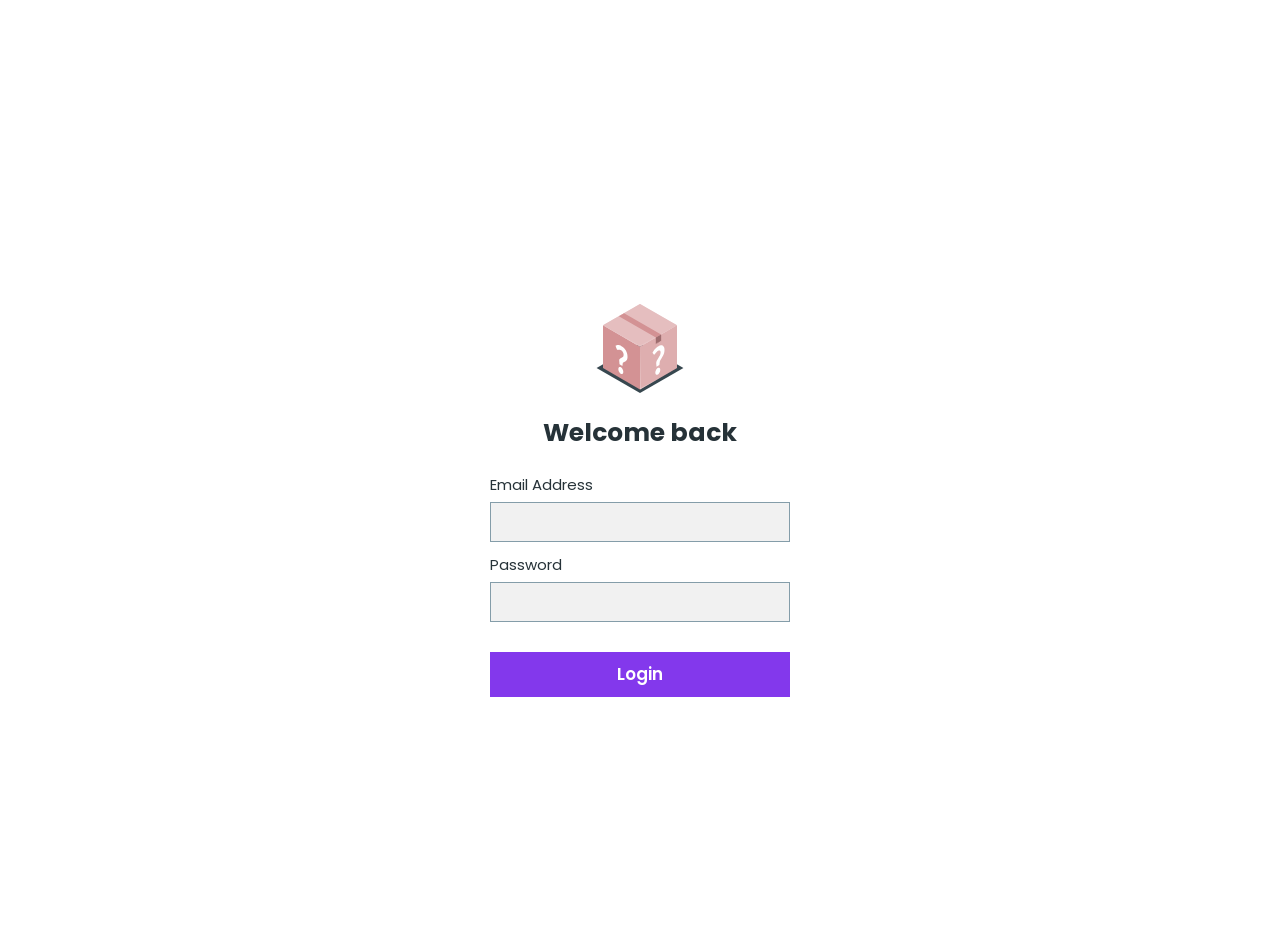
==== public/login.html @ 8c34c846 "giftbox" ====
<!DOCTYPE html>
<html lang="en">
<head>
    <meta charset="UTF-8">
    <meta http-equiv="X-UA-Compatible" content="IE=edge">
    <meta name="viewport" content="width=device-width, initial-scale=1.0">
    <title>Login - giftBox</title>
    <link rel="stylesheet" href="./assets/css/login.css">
    <link rel="preconnect" href="https://fonts.googleapis.com">
    <link rel="preconnect" href="https://fonts.gstatic.com" crossorigin>
    <link rel="stylesheet" href="https://cdnjs.cloudflare.com/ajax/libs/font-awesome/6.3.0/css/all.min.css"
    integrity="sha512-SzlrxWUlpfuzQ+pcUCosxcglQRNAq/DZjVsC0lE40xsADsfeQoEypE+enwcOiGjk/bSuGGKHEyjSoQ1zVisanQ=="
    crossorigin="anonymous" referrerpolicy="no-referrer" />
    <link href="https://fonts.googleapis.com/css2?family=Open+Sans:wght@400;500;600;700;800&display=swap" rel="stylesheet">
    <link href="https://fonts.googleapis.com/css2?family=Raleway:wght@400;500;600;700;800&display=swap" rel="stylesheet">
    <link href="https://fonts.googleapis.com/css2?family=Inter:wght@400;500;600;700;800&display=swap" rel="stylesheet">
    <link href="https://fonts.googleapis.com/css2?family=Poppins:wght@400;500;600;700;800&display=swap" rel="stylesheet">
    <link rel="icon" href="./assets/images/mistery-box.svg">
</head>
<body>
    <main>
        <section class="login-body">
            <div class="box-logo">
                <div class="box">
                    <img src="./assets/images/mistery-box.svg" alt="giftBox">
                </div>
            </div>
            <div class="welcome-header">
                <h4>Welcome back</h4>
            </div>
            <div class="form-input">
                <form action="add-event.html" method="get">
                    <div class="input-email">
                        <label>Email Address</label><br>
                        <input type="email" id="email" autocomplete="off" required>
                    </div>
                    <div class="input-password">
                        <label>Password</label><br>
                        <input type="password" autocomplete="off" id="password" required>
                    </div>
                    <div class="login-btn">
                        <button type="submit">Login</button>
                    </div>
                </form>
            </div>
        </section>
    </main>
</body>
</html>
---- public/assets/css/login.css ----
*{padding:0;margin:0;outline:none;box-sizing:border-box;}
body{scroll-behavior:smooth;position:relative;}
/* a{text-decoration:none;color:#fff;} */
body{width:100%;font-family:'Poppins', Verdana, Geneva, Tahoma, sans-serif;}
html{scroll-behavior:smooth;width:100%;}
html{
    --poppins:Poppins;
    --black-ash-text:#263238;
    --helvetica:Helvetica;
    --wgt700:700;
    --wgt400:400;
    --white-ash:#F1F1F1;
    --gray:#849DA9;
    --login-color:#8338EC;
    --width100:100%;
    --white-text:#fff;
}
main{height:100vh;width:var(--width100);}
.login-body{display:flex;justify-content:center;align-items:center;flex-direction:column;margin:50px 0 80px;height:inherit;}
.box-logo .box{width:90px;height:90px;}
.box-logo .box img{width:var(--width100);height:var(--width100);}
.welcome-header h4{color:var(--black-ash-text);font-size:25px;font-family:var(--poppins);}
.welcome-header{margin-top:20px;}
.form-input{width:300px;margin-top:20px;}
.form-input form .input-email,.form-input form .input-password{width:var(--width100);}
.form-input form .input-password{margin-top:10px;}
.form-input form .input-email label,.form-input form .input-password label{font-weight:var(--wgt400);font-size:15px;color:var(--black-ash-text);}
.form-input form .input-email input,.form-input form .input-password input{width:var(--width100);height:40px;background-color:var(--white-ash);border:1px solid var(--gray);margin-top:5px;padding:0 5px;font-family:var(--poppins);}
.form-input form .login-btn{width:var(--width100);margin-top:30px;}
.form-input form .login-btn button{background-color:var(--login-color);width:var(--width100);height:45px;border:var(--login-color);font-family:var(--poppins);font-weight:600;font-size:17px;color:var(--white-text);}
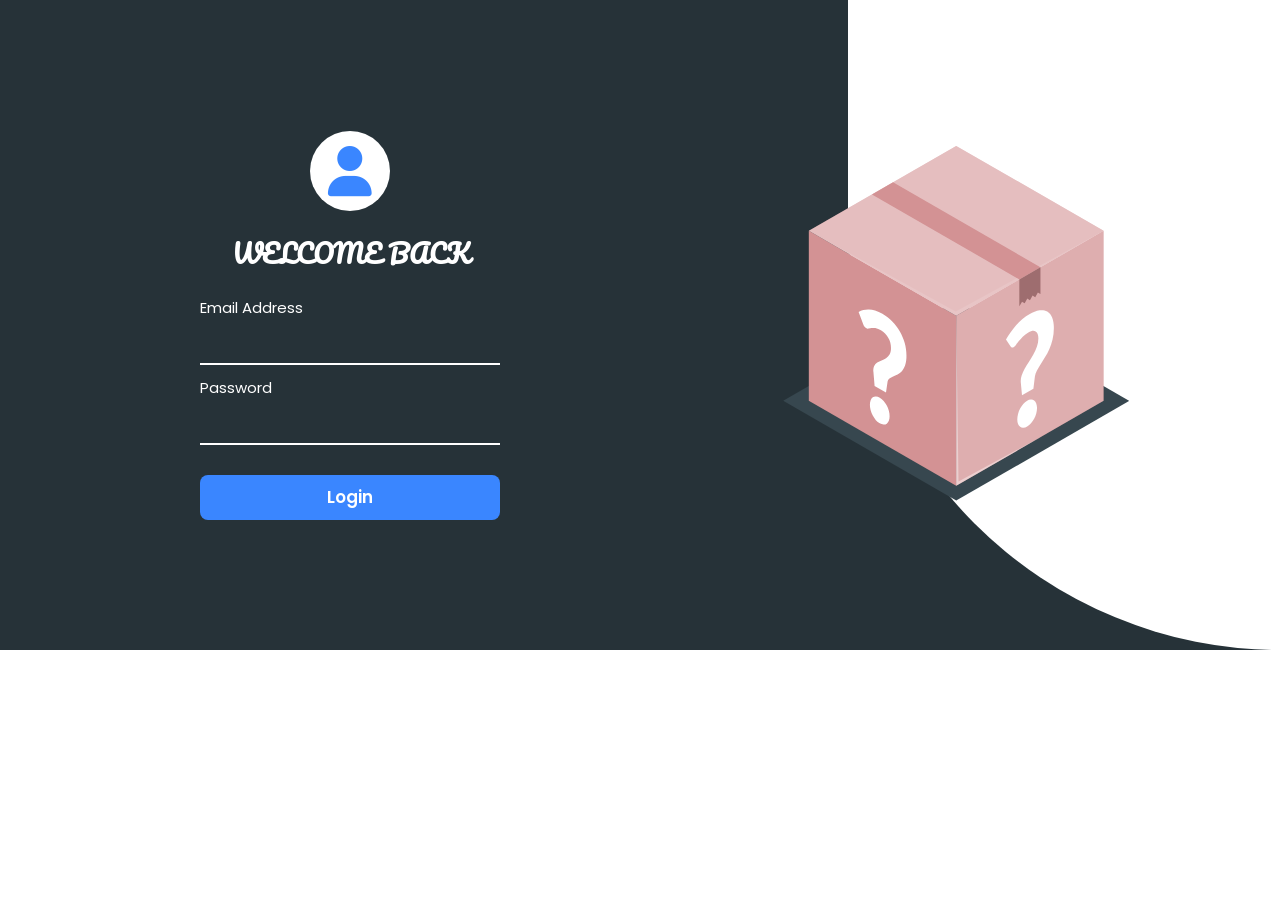
==== commit c617b784: "add events" ====
--- a/public/login.html
+++ b/public/login.html
@@ -11,6 +11,7 @@
     <link rel="stylesheet" href="https://cdnjs.cloudflare.com/ajax/libs/font-awesome/6.3.0/css/all.min.css"
     integrity="sha512-SzlrxWUlpfuzQ+pcUCosxcglQRNAq/DZjVsC0lE40xsADsfeQoEypE+enwcOiGjk/bSuGGKHEyjSoQ1zVisanQ=="
     crossorigin="anonymous" referrerpolicy="no-referrer" />
+    <link href="https://fonts.googleapis.com/css2?family=Pacifico&display=swap" rel="stylesheet">
     <link href="https://fonts.googleapis.com/css2?family=Open+Sans:wght@400;500;600;700;800&display=swap" rel="stylesheet">
     <link href="https://fonts.googleapis.com/css2?family=Raleway:wght@400;500;600;700;800&display=swap" rel="stylesheet">
     <link href="https://fonts.googleapis.com/css2?family=Inter:wght@400;500;600;700;800&display=swap" rel="stylesheet">
@@ -20,29 +21,38 @@
 <body>
     <main>
         <section class="login-body">
+            <div class="form-flex">
+                <div class="form-input">
+                    <div class="form-head">
+                        <div class="profile-icon">
+                            <div class="icon">
+                                <i class="fa-solid fa-user"></i>
+                            </div>
+                        </div>
+                        <div class="welcome-header">
+                            <h4>Welcome back</h4>
+                        </div>
+                    </div>
+                    <form action="add-event.html" method="get">
+                        <div class="input-email">
+                            <label>Email Address</label><br>
+                            <input type="email" id="email" autocomplete="off" required>
+                        </div>
+                        <div class="input-password">
+                            <label>Password</label><br>
+                            <input type="password" autocomplete="off" id="password" required>
+                        </div>
+                        <div class="login-btn">
+                            <button type="submit">Login</button>
+                        </div>
+                    </form>
+                </div>
+            </div>
             <div class="box-logo">
                 <div class="box">
                     <img src="./assets/images/mistery-box.svg" alt="giftBox">
                 </div>
             </div>
-            <div class="welcome-header">
-                <h4>Welcome back</h4>
-            </div>
-            <div class="form-input">
-                <form action="add-event.html" method="get">
-                    <div class="input-email">
-                        <label>Email Address</label><br>
-                        <input type="email" id="email" autocomplete="off" required>
-                    </div>
-                    <div class="input-password">
-                        <label>Password</label><br>
-                        <input type="password" autocomplete="off" id="password" required>
-                    </div>
-                    <div class="login-btn">
-                        <button type="submit">Login</button>
-                    </div>
-                </form>
-            </div>
         </section>
     </main>
 </body>
--- a/public/assets/css/login.css
+++ b/public/assets/css/login.css
@@ -14,17 +14,27 @@
     --login-color:#8338EC;
     --width100:100%;
     --white-text:#fff;
+    --blue-icon-color:#3A86FF;
 }
-main{height:100vh;width:var(--width100);}
-.login-body{display:flex;justify-content:center;align-items:center;flex-direction:column;margin:50px 0 80px;height:inherit;}
-.box-logo .box{width:90px;height:90px;}
-.box-logo .box img{width:var(--width100);height:var(--width100);}
-.welcome-header h4{color:var(--black-ash-text);font-size:25px;font-family:var(--poppins);}
+main{width:var(--width100);background-color:#263238}
+/* .login-body{width:80%;} */
+.login-body{display:flex;margin:0px auto;height:650px;}
+.box-logo{background-color:var(--white-text);position:relative;width:40%;display:flex;align-items:center;justify-content:center;}
+.box-logo{border-bottom-left-radius:1000px;}
+.box-logo .box{width:var(--width100);position:relative;height:var(--width100);display:flex;justify-content:center;align-items:center;}
+.box-logo .box img{width:80%;height:80%;position:absolute;transform:translate(-50%,-50%);top:50%;left:25%;}
+.welcome-header h4{color:var(--white-text);font-size:25px;font-family:'Pacifico';text-transform:uppercase;}
 .welcome-header{margin-top:20px;}
-.form-input{width:300px;margin-top:20px;}
+.form-input{width:300px;}
+.form-flex{width:60%;margin-left:200px;display:flex;align-items:center;}
 .form-input form .input-email,.form-input form .input-password{width:var(--width100);}
 .form-input form .input-password{margin-top:10px;}
-.form-input form .input-email label,.form-input form .input-password label{font-weight:var(--wgt400);font-size:15px;color:var(--black-ash-text);}
-.form-input form .input-email input,.form-input form .input-password input{width:var(--width100);height:40px;background-color:var(--white-ash);border:1px solid var(--gray);margin-top:5px;padding:0 5px;font-family:var(--poppins);}
+.form-input form .input-email label,.form-input form .input-password label{font-weight:var(--wgt400);font-size:15px;color:var(--white-text);}
+.form-input form .input-email input,.form-input form .input-password input{width:var(--width100);height:40px;background-color:transparent;border:1px solid var(--white-text);margin-top:5px;color:var(--white-text);font-family:var(--poppins);}
+.form-input form .input-email input,.form-input form .input-password input{border-width:0px 0px 2px 0px;transition:all .3s;}
 .form-input form .login-btn{width:var(--width100);margin-top:30px;}
-.form-input form .login-btn button{background-color:var(--login-color);width:var(--width100);height:45px;border:var(--login-color);font-family:var(--poppins);font-weight:600;font-size:17px;color:var(--white-text);}+.form-input form .login-btn button{background-color:var(--blue-icon-color);width:var(--width100);height:45px;border:var(--blue-icon-color);font-family:var(--poppins);font-weight:600;font-size:17px;color:var(--white-text);border-radius:8px;}
+.form-input .form-head{display:flex;flex-direction:column;align-items:center;margin-bottom:20px;}
+.form-head .profile-icon .icon i{font-size:50px;color:var(--blue-icon-color);}
+.form-head .profile-icon .icon{width:80px;height:80px;background-color:var(--white-text);display:flex;justify-content:center;align-items:center;border-radius:50%;}
+.form-input form .input-email input:focus,.form-input form .input-password input:focus{border-bottom-color:var(--blue-icon-color);}
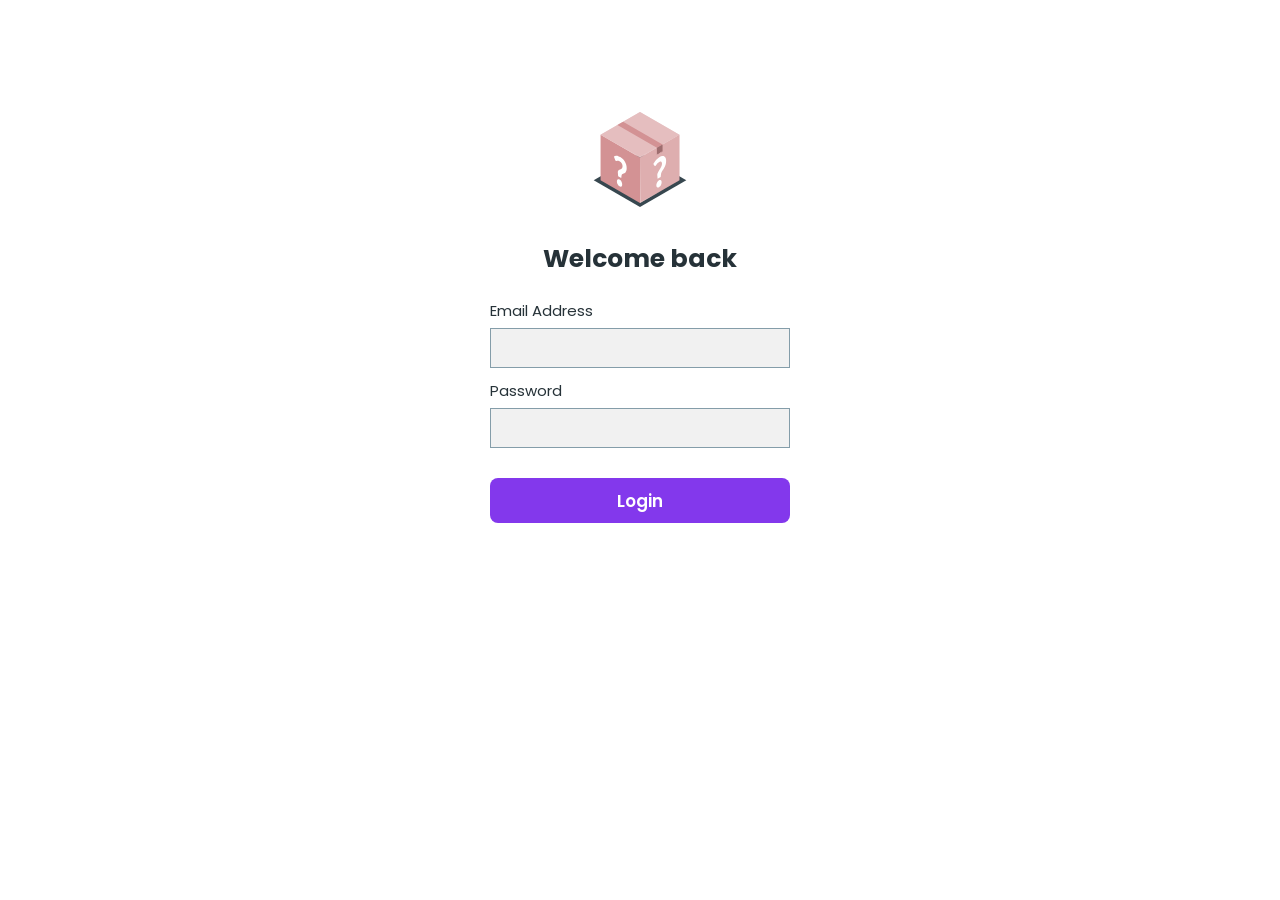
==== commit 5405e905: "new login page" ====
--- a/public/login.html
+++ b/public/login.html
@@ -21,14 +21,14 @@
 <body>
     <main>
         <section class="login-body">
+            <div class="box-logo">
+                <div class="box">
+                    <img src="./assets/images/mistery-box.svg" alt="giftBox">
+                </div>
+            </div>
             <div class="form-flex">
                 <div class="form-input">
                     <div class="form-head">
-                        <div class="profile-icon">
-                            <div class="icon">
-                                <i class="fa-solid fa-user"></i>
-                            </div>
-                        </div>
                         <div class="welcome-header">
                             <h4>Welcome back</h4>
                         </div>
@@ -48,11 +48,6 @@
                     </form>
                 </div>
             </div>
-            <div class="box-logo">
-                <div class="box">
-                    <img src="./assets/images/mistery-box.svg" alt="giftBox">
-                </div>
-            </div>
         </section>
     </main>
 </body>
--- a/public/assets/css/login.css
+++ b/public/assets/css/login.css
@@ -1,40 +1,21 @@
 *{padding:0;margin:0;outline:none;box-sizing:border-box;}
 body{scroll-behavior:smooth;position:relative;}
-/* a{text-decoration:none;color:#fff;} */
 body{width:100%;font-family:'Poppins', Verdana, Geneva, Tahoma, sans-serif;}
 html{scroll-behavior:smooth;width:100%;}
-html{
-    --poppins:Poppins;
-    --black-ash-text:#263238;
-    --helvetica:Helvetica;
-    --wgt700:700;
-    --wgt400:400;
-    --white-ash:#F1F1F1;
-    --gray:#849DA9;
-    --login-color:#8338EC;
-    --width100:100%;
-    --white-text:#fff;
-    --blue-icon-color:#3A86FF;
-}
-main{width:var(--width100);background-color:#263238}
-/* .login-body{width:80%;} */
-.login-body{display:flex;margin:0px auto;height:650px;}
-.box-logo{background-color:var(--white-text);position:relative;width:40%;display:flex;align-items:center;justify-content:center;}
-.box-logo{border-bottom-left-radius:1000px;}
-.box-logo .box{width:var(--width100);position:relative;height:var(--width100);display:flex;justify-content:center;align-items:center;}
-.box-logo .box img{width:80%;height:80%;position:absolute;transform:translate(-50%,-50%);top:50%;left:25%;}
-.welcome-header h4{color:var(--white-text);font-size:25px;font-family:'Pacifico';text-transform:uppercase;}
+html{--poppins:Poppins;--black-ash-text:#263238;--helvetica:Helvetica;--wgt700:700;--wgt400:400;--white-ash:#F1F1F1;--gray:#849DA9;--login-color:#8338EC;--width100:100%;--white-text:#fff;--blue-icon-color:#3A86FF;}
+main{width:var(--width100);}
+.login-body{display:flex;margin:0px auto;flex-direction:column;align-items:center;justify-content:center;padding:100px 0 200px;}
+.box-logo .box{width:120px;position:relative;height:120px;display:flex;justify-content:center;align-items:center;}
+.box-logo .box img{width:80%;height:80%;}
+.welcome-header h4{color:var(--black-ash-text);font-size:25px;font-family:var(--poppins);font-weight:700;}
 .welcome-header{margin-top:20px;}
 .form-input{width:300px;}
-.form-flex{width:60%;margin-left:200px;display:flex;align-items:center;}
+.form-flex{display:flex;align-items:center;}
 .form-input form .input-email,.form-input form .input-password{width:var(--width100);}
 .form-input form .input-password{margin-top:10px;}
-.form-input form .input-email label,.form-input form .input-password label{font-weight:var(--wgt400);font-size:15px;color:var(--white-text);}
-.form-input form .input-email input,.form-input form .input-password input{width:var(--width100);height:40px;background-color:transparent;border:1px solid var(--white-text);margin-top:5px;color:var(--white-text);font-family:var(--poppins);}
-.form-input form .input-email input,.form-input form .input-password input{border-width:0px 0px 2px 0px;transition:all .3s;}
+.form-input form .input-email label,.form-input form .input-password label{font-weight:var(--wgt400);font-size:15px;color:var(--black-ash-text);}
+.form-input form .input-email input,.form-input form .input-password input{width:var(--width100);height:40px;background-color:var(--white-ash);border:1px solid var(--gray);margin-top:5px;color:var(--black-ash-text);font-family:var(--poppins);}
+.form-input form .input-email input,.form-input form .input-password input{font-size:16px;padding:0 5px;}
 .form-input form .login-btn{width:var(--width100);margin-top:30px;}
-.form-input form .login-btn button{background-color:var(--blue-icon-color);width:var(--width100);height:45px;border:var(--blue-icon-color);font-family:var(--poppins);font-weight:600;font-size:17px;color:var(--white-text);border-radius:8px;}
-.form-input .form-head{display:flex;flex-direction:column;align-items:center;margin-bottom:20px;}
-.form-head .profile-icon .icon i{font-size:50px;color:var(--blue-icon-color);}
-.form-head .profile-icon .icon{width:80px;height:80px;background-color:var(--white-text);display:flex;justify-content:center;align-items:center;border-radius:50%;}
-.form-input form .input-email input:focus,.form-input form .input-password input:focus{border-bottom-color:var(--blue-icon-color);}+.form-input form .login-btn button{background-color:var(--login-color);width:var(--width100);height:45px;border:var(--blue-icon-color);font-family:var(--poppins);font-weight:600;font-size:17px;color:var(--white-text);border-radius:8px;}
+.form-input .form-head{display:flex;flex-direction:column;align-items:center;margin-bottom:20px;}
